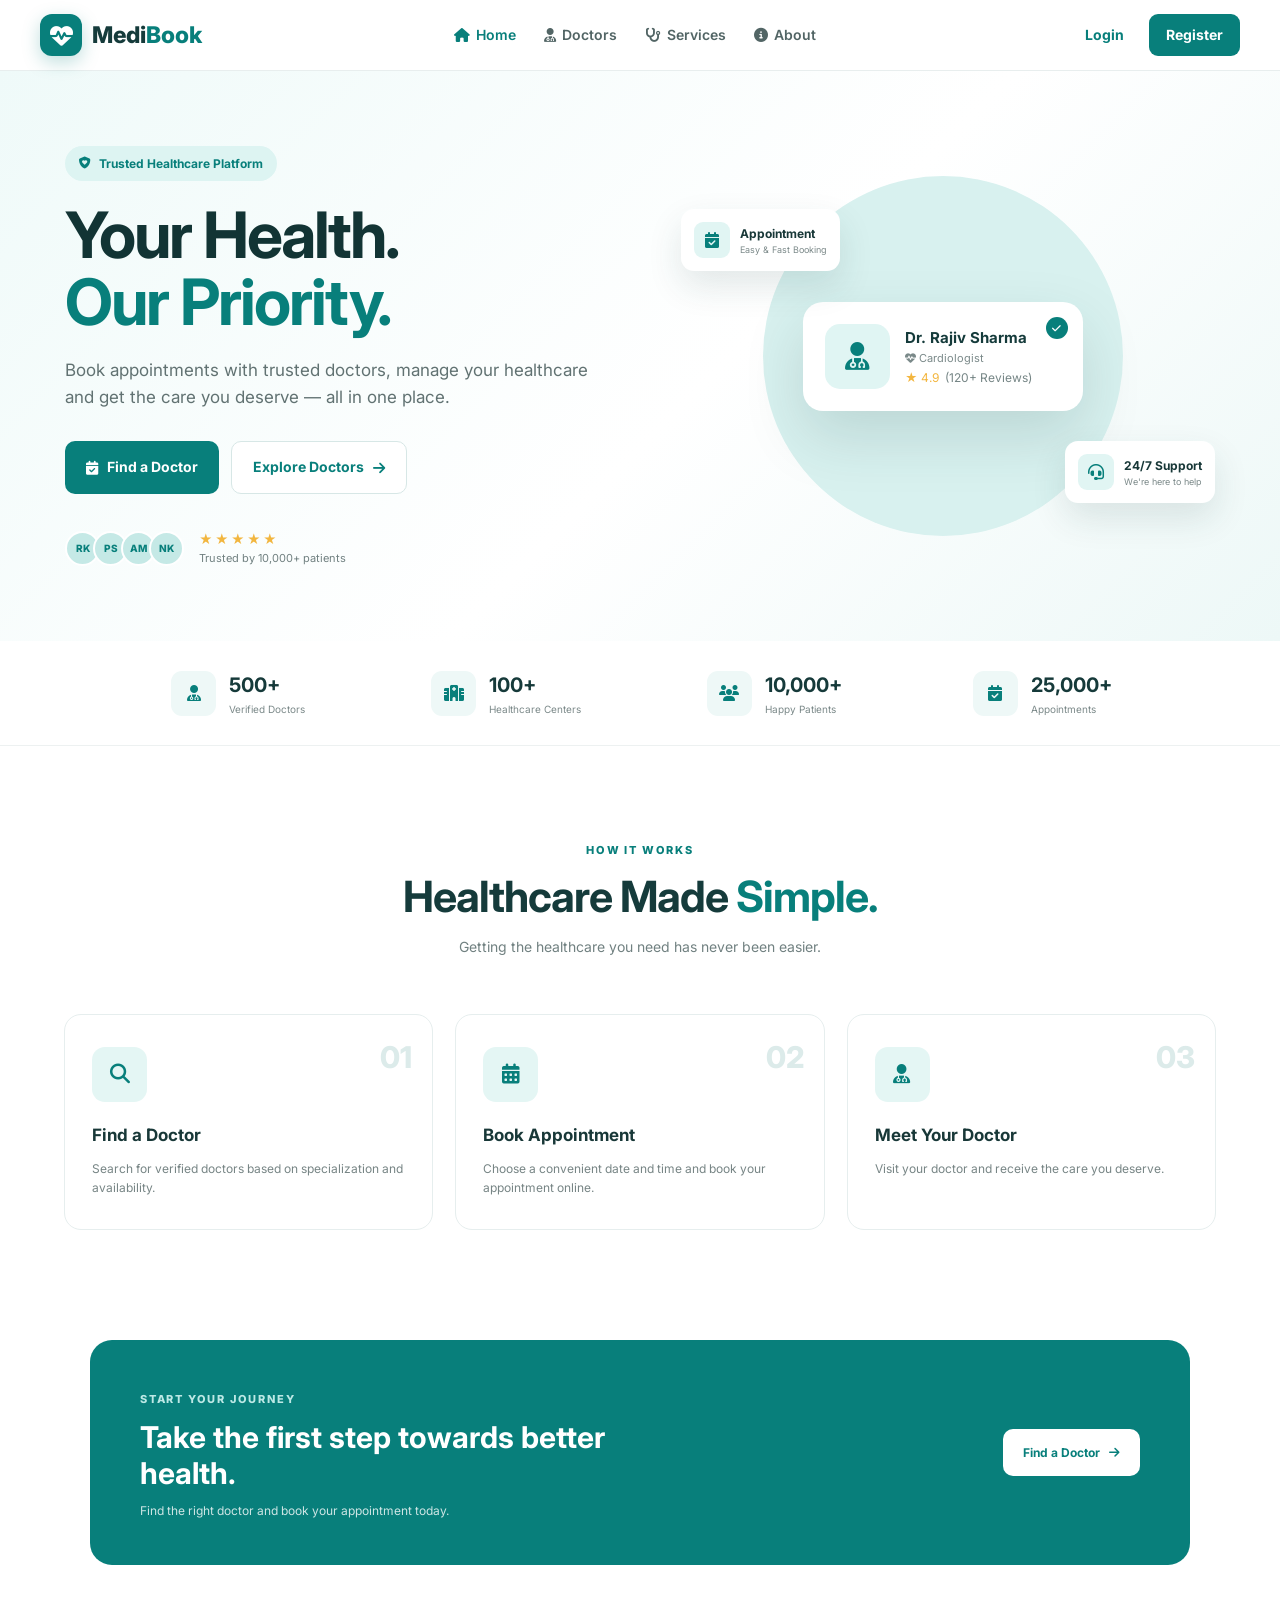
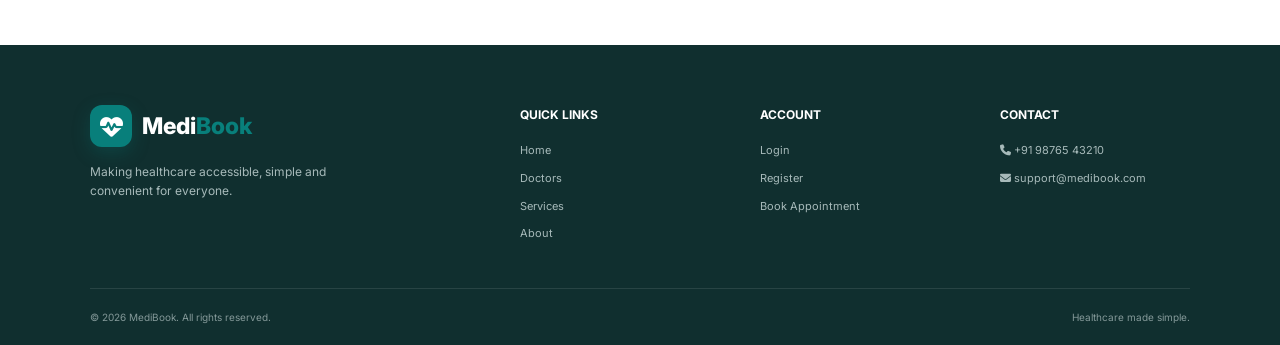
==== index.html @ 032f0db3 "Add MediBook project files" ====
<!DOCTYPE html>
<html lang="en">

<head>
    <meta charset="UTF-8">
    <meta name="viewport" content="width=device-width, initial-scale=1.0">

    <title>MediBook - Healthcare Made Simple</title>

    <link rel="stylesheet"
        href="https://cdnjs.cloudflare.com/ajax/libs/font-awesome/6.5.2/css/all.min.css">

    <link rel="preconnect" href="https://fonts.googleapis.com">

    <link rel="preconnect" href="https://fonts.gstatic.com" crossorigin>

    <link
        href="https://fonts.googleapis.com/css2?family=Inter:wght@400;500;600;700;800&display=swap"
        rel="stylesheet">

    <link rel="stylesheet" href="css/landing.css">
</head>

<body>

    <!-- ================= NAVBAR ================= -->

    <header class="navbar">

        <div class="nav-container">

            <a href="index.html" class="logo">

                <div class="logo-icon">
                    <i class="fa-solid fa-heart-pulse"></i>
                </div>

                <div class="logo-text">
                    Medi<span>Book</span>
                </div>

            </a>

            <nav class="nav-links">

                <a href="index.html" class="active">
                    <i class="fa-solid fa-house"></i>
                    Home
                </a>

                <a href="pages/doctors.html">
                    <i class="fa-solid fa-user-doctor"></i>
                    Doctors
                </a>

                <a href="pages/services.html">
                    <i class="fa-solid fa-stethoscope"></i>
                    Services
                </a>

                <a href="pages/about.html">
                    <i class="fa-solid fa-circle-info"></i>
                    About
                </a>

            </nav>

            <div class="nav-actions">

                <a href="pages/login.html" class="login-btn">
                    Login
                </a>

                <a href="pages/register.html" class="register-btn">
                    Register
                </a>

            </div>

            <button class="menu-btn" onclick="toggleMenu()">
                <i class="fa-solid fa-bars"></i>
            </button>

        </div>

    </header>


    <!-- ================= MOBILE MENU ================= -->

    <div class="mobile-menu" id="mobileMenu">

        <a href="index.html">
            <i class="fa-solid fa-house"></i>
            Home
        </a>

        <a href="pages/doctors.html">
            <i class="fa-solid fa-user-doctor"></i>
            Doctors
        </a>

        <a href="pages/services.html">
            <i class="fa-solid fa-stethoscope"></i>
            Services
        </a>

        <a href="pages/about.html">
            <i class="fa-solid fa-circle-info"></i>
            About
        </a>

        <a href="pages/login.html">
            Login
        </a>

        <a href="pages/register.html">
            Register
        </a>

    </div>


    <!-- ================= HERO ================= -->

    <main>

        <section class="hero">

            <div class="hero-container">

                <div class="hero-content">

                    <div class="hero-badge">
                        <i class="fa-solid fa-shield-heart"></i>
                        Trusted Healthcare Platform
                    </div>

                    <h1>
                        Your Health.
                        <span>Our Priority.</span>
                    </h1>

                    <p class="hero-description">
                        Book appointments with trusted doctors, manage your
                        healthcare and get the care you deserve — all in one place.
                    </p>

                    <div class="hero-buttons">

                        <a href="pages/doctors.html" class="primary-btn">
                            <i class="fa-solid fa-calendar-check"></i>
                            Find a Doctor
                        </a>

                        <a href="pages/doctors.html" class="secondary-btn">
                            Explore Doctors
                            <i class="fa-solid fa-arrow-right"></i>
                        </a>

                    </div>

                    <div class="trust-section">

                        <div class="avatars">

                            <div class="avatar">RK</div>
                            <div class="avatar">PS</div>
                            <div class="avatar">AM</div>
                            <div class="avatar">NK</div>

                        </div>

                        <div>

                            <div class="stars">
                                ★★★★★
                            </div>

                            <p>
                                Trusted by 10,000+ patients
                            </p>

                        </div>

                    </div>

                </div>


                <!-- HERO VISUAL -->

                <div class="hero-visual">

                    <div class="circle-bg"></div>

                    <div class="doctor-card">

                        <div class="doctor-image">
                            <i class="fa-solid fa-user-doctor"></i>
                        </div>

                        <div class="doctor-info">

                            <h3>
                                Dr. Rajiv Sharma
                            </h3>

                            <p>
                                <i class="fa-solid fa-heart-pulse"></i>
                                Cardiologist
                            </p>

                            <div class="rating">
                                ★ 4.9
                                <span>(120+ Reviews)</span>
                            </div>

                        </div>

                        <div class="verified">
                            <i class="fa-solid fa-check"></i>
                        </div>

                    </div>


                    <div class="floating-card appointment-card">

                        <div class="floating-icon">
                            <i class="fa-solid fa-calendar-check"></i>
                        </div>

                        <div>

                            <strong>
                                Appointment
                            </strong>

                            <span>
                                Easy & Fast Booking
                            </span>

                        </div>

                    </div>


                    <div class="floating-card support-card">

                        <div class="floating-icon">
                            <i class="fa-solid fa-headset"></i>
                        </div>

                        <div>

                            <strong>
                                24/7 Support
                            </strong>

                            <span>
                                We're here to help
                            </span>

                        </div>

                    </div>

                </div>

            </div>

        </section>


        <!-- ================= STATISTICS ================= -->

        <section class="statistics">

            <div class="stats-container">

                <div class="stat-item">

                    <div class="stat-icon">
                        <i class="fa-solid fa-user-doctor"></i>
                    </div>

                    <div>
                        <h2>500+</h2>
                        <p>Verified Doctors</p>
                    </div>

                </div>


                <div class="stat-item">

                    <div class="stat-icon">
                        <i class="fa-solid fa-hospital"></i>
                    </div>

                    <div>
                        <h2>100+</h2>
                        <p>Healthcare Centers</p>
                    </div>

                </div>


                <div class="stat-item">

                    <div class="stat-icon">
                        <i class="fa-solid fa-users"></i>
                    </div>

                    <div>
                        <h2>10,000+</h2>
                        <p>Happy Patients</p>
                    </div>

                </div>


                <div class="stat-item">

                    <div class="stat-icon">
                        <i class="fa-solid fa-calendar-check"></i>
                    </div>

                    <div>
                        <h2>25,000+</h2>
                        <p>Appointments</p>
                    </div>

                </div>

            </div>

        </section>


        <!-- ================= HOW IT WORKS ================= -->

        <section class="how-section">

            <div class="section-heading">

                <span class="section-label">
                    HOW IT WORKS
                </span>

                <h2>
                    Healthcare Made
                    <span>Simple.</span>
                </h2>

                <p>
                    Getting the healthcare you need has never been easier.
                </p>

            </div>


            <div class="steps-grid">

                <div class="step-card">

                    <div class="step-number">
                        01
                    </div>

                    <div class="step-icon">
                        <i class="fa-solid fa-magnifying-glass"></i>
                    </div>

                    <h3>
                        Find a Doctor
                    </h3>

                    <p>
                        Search for verified doctors based on specialization
                        and availability.
                    </p>

                </div>


                <div class="step-card">

                    <div class="step-number">
                        02
                    </div>

                    <div class="step-icon">
                        <i class="fa-solid fa-calendar-days"></i>
                    </div>

                    <h3>
                        Book Appointment
                    </h3>

                    <p>
                        Choose a convenient date and time and book your
                        appointment online.
                    </p>

                </div>


                <div class="step-card">

                    <div class="step-number">
                        03
                    </div>

                    <div class="step-icon">
                        <i class="fa-solid fa-user-doctor"></i>
                    </div>

                    <h3>
                        Meet Your Doctor
                    </h3>

                    <p>
                        Visit your doctor and receive the care you deserve.
                    </p>

                </div>

            </div>

        </section>


        <!-- ================= CTA ================= -->

        <section class="cta-section">

            <div class="cta-container">

                <div>

                    <span class="section-label">
                        START YOUR JOURNEY
                    </span>

                    <h2>
                        Take the first step towards better health.
                    </h2>

                    <p>
                        Find the right doctor and book your appointment today.
                    </p>

                </div>

                <a href="pages/doctors.html" class="cta-button">
                    Find a Doctor
                    <i class="fa-solid fa-arrow-right"></i>
                </a>

            </div>

        </section>

    </main>


    <!-- ================= FOOTER ================= -->

    <footer class="footer">

        <div class="footer-container">

            <div class="footer-brand">

                <a href="index.html" class="logo">

                    <div class="logo-icon">
                        <i class="fa-solid fa-heart-pulse"></i>
                    </div>

                    <div class="logo-text">
                        Medi<span>Book</span>
                    </div>

                </a>

                <p>
                    Making healthcare accessible, simple and convenient
                    for everyone.
                </p>

            </div>


            <div class="footer-column">

                <h4>
                    QUICK LINKS
                </h4>

                <a href="index.html">
                    Home
                </a>

                <a href="pages/doctors.html">
                    Doctors
                </a>

                <a href="pages/services.html">
                    Services
                </a>

                <a href="pages/about.html">
                    About
                </a>

            </div>


            <div class="footer-column">

                <h4>
                    ACCOUNT
                </h4>

                <a href="pages/login.html">
                    Login
                </a>

                <a href="pages/register.html">
                    Register
                </a>

                <a href="pages/doctors.html">
                    Book Appointment
                </a>

            </div>


            <div class="footer-column">

                <h4>
                    CONTACT
                </h4>

                <a href="#">
                    <i class="fa-solid fa-phone"></i>
                    +91 98765 43210
                </a>

                <a href="#">
                    <i class="fa-solid fa-envelope"></i>
                    support@medibook.com
                </a>

            </div>

        </div>


        <div class="footer-bottom">

            <span>
                © 2026 MediBook. All rights reserved.
            </span>

            <span>
                Healthcare made simple.
            </span>

        </div>

    </footer>


    <script src="js/landing.js"></script>

</body>

</html>
---- css/landing.css ----
* {
    margin: 0;
    padding: 0;
    box-sizing: border-box;
}

html {
    scroll-behavior: smooth;
}

body {
    font-family: "Inter", sans-serif;
    background: #ffffff;
    color: #102a2a;
    line-height: 1.6;
}

a {
    text-decoration: none;
    color: inherit;
}

button {
    font-family: inherit;
    cursor: pointer;
}


/* ================= NAVBAR ================= */

.navbar {
    position: sticky;
    top: 0;
    z-index: 1000;

    background: rgba(255, 255, 255, 0.97);
    backdrop-filter: blur(15px);

    border-bottom: 1px solid #e8eeee;
}

.nav-container {
    width: 100%;
    max-width: 1250px;

    margin: auto;
    padding: 14px 25px;

    display: flex;
    align-items: center;

    gap: 30px;
}

.logo {
    display: flex;
    align-items: center;
    gap: 10px;

    font-size: 23px;
    font-weight: 800;

    white-space: nowrap;

    flex-shrink: 0;
}

.logo-icon {
    width: 42px;
    height: 42px;

    display: flex;
    align-items: center;
    justify-content: center;

    background: #087f7b;
    color: white;

    border-radius: 12px;

    box-shadow: 0 6px 18px rgba(8, 127, 123, 0.25);
}

.logo-text {
    color: #153b3b;
}

.logo-text span {
    color: #087f7b;
}


/* NAV LINKS */

.nav-links {
    display: flex;
    align-items: center;
    justify-content: center;

    gap: 28px;

    flex: 1;

    white-space: nowrap;
}

.nav-links a {
    display: inline-flex;
    align-items: center;
    gap: 6px;

    color: #526565;

    font-size: 14px;
    font-weight: 600;

    white-space: nowrap;

    transition: 0.3s;
}

.nav-links a:hover,
.nav-links a.active {
    color: #087f7b;
}


/* NAV ACTIONS */

.nav-actions {
    display: flex;
    align-items: center;

    gap: 8px;

    flex-shrink: 0;

    white-space: nowrap;
}

.login-btn,
.register-btn {
    padding: 10px 17px;

    border-radius: 9px;

    font-size: 14px;
    font-weight: 700;

    white-space: nowrap;

    transition: 0.3s;
}

.login-btn {
    color: #087f7b;
}

.login-btn:hover {
    background: #eef8f7;
}

.register-btn {
    background: #087f7b;
    color: white;
}

.register-btn:hover {
    transform: translateY(-2px);
    box-shadow: 0 8px 20px rgba(8, 127, 123, 0.25);
}


/* MOBILE MENU BUTTON */

.menu-btn {
    display: none;

    background: transparent;
    border: none;

    color: #153b3b;

    font-size: 23px;
}


/* ================= MOBILE MENU ================= */

.mobile-menu {
    display: none;
}


/* ================= HERO ================= */

.hero {
    background:
        linear-gradient(
            135deg,
            #effaf9 0%,
            #ffffff 55%,
            #edf8f7 100%
        );

    overflow: hidden;
}

.hero-container {
    max-width: 1200px;
    min-height: 570px;

    margin: auto;

    padding: 55px 25px;

    display: grid;

    grid-template-columns: 1fr 1fr;

    align-items: center;

    gap: 60px;
}


/* HERO CONTENT */

.hero-badge {
    display: inline-flex;
    align-items: center;
    gap: 8px;

    padding: 8px 14px;

    background: #ddf4f2;
    color: #087f7b;

    border-radius: 50px;

    font-size: 12px;
    font-weight: 700;

    margin-bottom: 20px;
}

.hero-content h1 {
    font-size: clamp(45px, 5vw, 68px);

    line-height: 1.05;

    color: #123434;

    letter-spacing: -2px;

    margin-bottom: 22px;
}

.hero-content h1 span {
    display: block;
    color: #087f7b;
}

.hero-description {
    max-width: 560px;

    color: #617272;

    font-size: 17px;

    margin-bottom: 30px;
}


/* HERO BUTTONS */

.hero-buttons {
    display: flex;
    gap: 12px;

    flex-wrap: wrap;
}

.primary-btn,
.secondary-btn {
    display: inline-flex;
    align-items: center;
    justify-content: center;

    gap: 9px;

    padding: 14px 21px;

    border-radius: 10px;

    font-size: 14px;
    font-weight: 700;

    transition: 0.3s;
}

.primary-btn {
    background: #087f7b;
    color: white;
}

.primary-btn:hover {
    transform: translateY(-3px);

    box-shadow:
        0 12px 25px rgba(8, 127, 123, 0.25);
}

.secondary-btn {
    background: white;

    color: #087f7b;

    border: 1px solid #d7e7e6;
}

.secondary-btn:hover {
    background: #eef8f7;
}


/* TRUST */

.trust-section {
    display: flex;
    align-items: center;

    gap: 15px;

    margin-top: 35px;
}

.avatars {
    display: flex;
}

.avatar {
    width: 35px;
    height: 35px;

    margin-left: -7px;

    display: flex;
    align-items: center;
    justify-content: center;

    border-radius: 50%;

    background: #c5e9e6;
    color: #087f7b;

    border: 2px solid white;

    font-size: 10px;
    font-weight: 800;
}

.avatar:first-child {
    margin-left: 0;
}

.stars {
    color: #f2b63f;

    font-size: 13px;

    letter-spacing: 2px;
}

.trust-section p {
    color: #718181;

    font-size: 11px;
}


/* ================= HERO VISUAL ================= */

.hero-visual {
    position: relative;

    height: 420px;

    display: flex;
    align-items: center;
    justify-content: center;
}

.circle-bg {
    position: absolute;

    width: 360px;
    height: 360px;

    border-radius: 50%;

    background: #d8f1ef;
}


/* DOCTOR CARD */

.doctor-card {
    position: relative;
    z-index: 2;

    width: 280px;

    padding: 22px;

    background: white;

    border-radius: 20px;

    display: flex;
    align-items: center;

    gap: 15px;

    box-shadow:
        0 25px 60px rgba(24, 68, 68, 0.15);
}

.doctor-image {
    width: 65px;
    height: 65px;

    flex-shrink: 0;

    border-radius: 15px;

    background: #e0f5f3;
    color: #087f7b;

    display: flex;
    align-items: center;
    justify-content: center;

    font-size: 28px;
}

.doctor-info h3 {
    color: #153b3b;
    font-size: 15px;
}

.doctor-info p {
    color: #7a8989;
    font-size: 11px;
}

.rating {
    color: #f3b63f;
    font-size: 12px;
}

.rating span {
    color: #758585;
    margin-left: 3px;
}

.verified {
    position: absolute;

    top: 15px;
    right: 15px;

    width: 22px;
    height: 22px;

    border-radius: 50%;

    background: #087f7b;
    color: white;

    display: flex;
    align-items: center;
    justify-content: center;

    font-size: 10px;
}


/* FLOATING CARDS */

.floating-card {
    position: absolute;
    z-index: 3;

    padding: 13px;

    background: white;

    border-radius: 13px;

    display: flex;
    align-items: center;

    gap: 10px;

    box-shadow:
        0 15px 35px rgba(24, 68, 68, 0.12);
}

.floating-icon {
    width: 36px;
    height: 36px;

    border-radius: 9px;

    background: #e1f5f3;
    color: #087f7b;

    display: flex;
    align-items: center;
    justify-content: center;
}

.floating-card strong {
    display: block;

    color: #183838;

    font-size: 12px;
}

.floating-card span {
    display: block;

    color: #7b8989;

    font-size: 9px;
}

.appointment-card {
    left: 2%;
    top: 15%;
}

.support-card {
    right: 0;
    bottom: 15%;
}


/* ================= STATISTICS ================= */

.statistics {
    background: white;

    border-bottom: 1px solid #edf1f1;
}

.stats-container {
    max-width: 1100px;

    margin: auto;

    padding: 28px 24px;

    display: grid;

    grid-template-columns: repeat(4, 1fr);

    gap: 20px;
}

.stat-item {
    display: flex;
    align-items: center;
    justify-content: center;

    gap: 13px;
}

.stat-icon {
    width: 45px;
    height: 45px;

    flex-shrink: 0;

    border-radius: 11px;

    background: #eef8f7;
    color: #087f7b;

    display: flex;
    align-items: center;
    justify-content: center;
}

.stat-item h2 {
    color: #163a3a;
    font-size: 20px;
}

.stat-item p {
    color: #7b8989;
    font-size: 10px;
}


/* ================= HOW IT WORKS ================= */

.how-section {
    max-width: 1200px;

    margin: auto;

    padding: 90px 24px;
}

.section-heading {
    max-width: 650px;

    text-align: center;

    margin: 0 auto 55px;
}

.section-label {
    color: #087f7b;

    font-size: 11px;
    font-weight: 800;

    letter-spacing: 1.8px;
}

.section-heading h2 {
    color: #153b3b;

    font-size: clamp(30px, 4vw, 43px);

    line-height: 1.15;

    margin: 10px 0 15px;

    letter-spacing: -1px;
}

.section-heading h2 span {
    color: #087f7b;
}

.section-heading p {
    color: #718181;

    font-size: 14px;
}


/* STEPS */

.steps-grid {
    display: grid;

    grid-template-columns: repeat(3, 1fr);

    gap: 22px;
}

.step-card {
    position: relative;

    padding: 32px 27px;

    border: 1px solid #e6eeee;

    border-radius: 17px;

    background: white;

    transition: 0.3s;
}

.step-card:hover {
    transform: translateY(-7px);

    box-shadow:
        0 18px 40px rgba(18, 59, 59, 0.08);
}

.step-number {
    position: absolute;

    top: 18px;
    right: 20px;

    color: #dcebea;

    font-size: 30px;
    font-weight: 800;
}

.step-icon {
    width: 55px;
    height: 55px;

    margin-bottom: 20px;

    border-radius: 13px;

    background: #e4f6f4;
    color: #087f7b;

    display: flex;
    align-items: center;
    justify-content: center;

    font-size: 20px;
}

.step-card h3 {
    color: #183838;

    font-size: 17px;

    margin-bottom: 10px;
}

.step-card p {
    color: #778585;

    font-size: 12px;
}


/* ================= CTA ================= */

.cta-section {
    padding: 20px 24px 80px;
}

.cta-container {
    max-width: 1100px;

    margin: auto;

    padding: 45px 50px;

    background: #087f7b;

    color: white;

    border-radius: 22px;

    display: flex;
    align-items: center;
    justify-content: space-between;

    gap: 30px;
}

.cta-container .section-label {
    color: #bce8e5;
}

.cta-container h2 {
    max-width: 560px;

    margin: 8px 0 10px;

    font-size: 30px;

    line-height: 1.2;
}

.cta-container p {
    font-size: 12px;
    opacity: 0.8;
}

.cta-button {
    flex-shrink: 0;

    padding: 14px 20px;

    border-radius: 10px;

    background: white;
    color: #087f7b;

    font-size: 12px;
    font-weight: 700;

    display: flex;
    align-items: center;

    gap: 9px;

    transition: 0.3s;
}

.cta-button:hover {
    transform: translateY(-3px);

    box-shadow:
        0 10px 25px rgba(0, 0, 0, 0.15);
}


/* ================= FOOTER ================= */

.footer {
    background: #102f2f;

    color: white;

    padding: 60px 24px 20px;
}

.footer-container {
    max-width: 1100px;

    margin: auto;

    display: grid;

    grid-template-columns: 2fr 1fr 1fr 1fr;

    gap: 50px;
}

.footer-brand p {
    max-width: 250px;

    margin-top: 15px;

    color: #a7baba;

    font-size: 12px;
}

.footer .logo-text {
    color: white;
}

.footer-column {
    display: flex;
    flex-direction: column;

    gap: 10px;
}

.footer-column h4 {
    font-size: 12px;

    margin-bottom: 8px;
}

.footer-column a {
    color: #a7baba;

    font-size: 11px;

    transition: 0.3s;
}

.footer-column a:hover {
    color: white;
}

.footer-bottom {
    max-width: 1100px;

    margin: 45px auto 0;

    padding-top: 20px;

    border-top: 1px solid rgba(255, 255, 255, 0.1);

    display: flex;
    justify-content: space-between;

    color: #849999;

    font-size: 10px;
}


/* ================= TABLET ================= */

@media (max-width: 1050px) {

    .nav-container {
        gap: 18px;
    }

    .nav-links {
        gap: 17px;
    }

    .nav-links a {
        font-size: 13px;
    }

    .login-btn,
    .register-btn {
        padding: 9px 12px;
    }
}


/* ================= MOBILE ================= */

@media (max-width: 900px) {

    .nav-links,
    .nav-actions {
        display: none;
    }

    .menu-btn {
        display: block;
        margin-left: auto;
    }

    .hero-container {
        grid-template-columns: 1fr;

        text-align: center;

        min-height: auto;

        padding-top: 55px;
    }

    .hero-description {
        margin-left: auto;
        margin-right: auto;
    }

    .hero-buttons,
    .trust-section {
        justify-content: center;
    }

    .stats-container {
        grid-template-columns: repeat(2, 1fr);
    }

    .steps-grid {
        grid-template-columns: 1fr;
    }

    .cta-container {
        flex-direction: column;
        align-items: flex-start;
    }

    .footer-container {
        grid-template-columns: 2fr 1fr 1fr;
    }

    .mobile-menu.show {
        display: flex;
    }
}


/* ================= SMALL MOBILE ================= */

@media (max-width: 600px) {

    .nav-container {
        padding: 13px 18px;
    }

    .hero-container {
        padding: 45px 18px;
    }

    .hero-content h1 {
        font-size: 42px;
    }

    .hero-description {
        font-size: 14px;
    }

    .hero-buttons {
        flex-direction: column;
    }

    .primary-btn,
    .secondary-btn {
        width: 100%;
    }

    .hero-visual {
        height: 330px;
    }

    .circle-bg {
        width: 270px;
        height: 270px;
    }

    .doctor-card {
        width: 235px;
    }

    .appointment-card {
        left: 0;
    }

    .support-card {
        right: 0;
    }

    .stats-container {
        grid-template-columns: 1fr 1fr;

        padding: 25px 15px;
    }

    .stat-item {
        justify-content: flex-start;
    }

    .how-section {
        padding: 70px 18px;
    }

    .cta-section {
        padding: 15px 18px 70px;
    }

    .cta-container {
        padding: 35px 25px;
    }

    .cta-container h2 {
        font-size: 25px;
    }

    .footer-container {
        grid-template-columns: 1fr 1fr;

        gap: 35px;
    }

    .footer-brand {
        grid-column: 1 / -1;
    }

    .footer-bottom {
        flex-direction: column;
        gap: 8px;
    }

    /* Mobile menu */

    .mobile-menu {
        position: fixed;

        top: 69px;
        left: 0;
        right: 0;

        z-index: 999;

        background: white;

        padding: 20px;

        box-shadow:
            0 10px 30px rgba(0, 0, 0, 0.1);

        flex-direction: column;

        gap: 5px;
    }

    .mobile-menu a {
        padding: 11px;

        color: #526565;

        font-size: 14px;
    }

    .mobile-menu a:hover {
        background: #eef8f7;
        color: #087f7b;

        border-radius: 8px;
    }
}
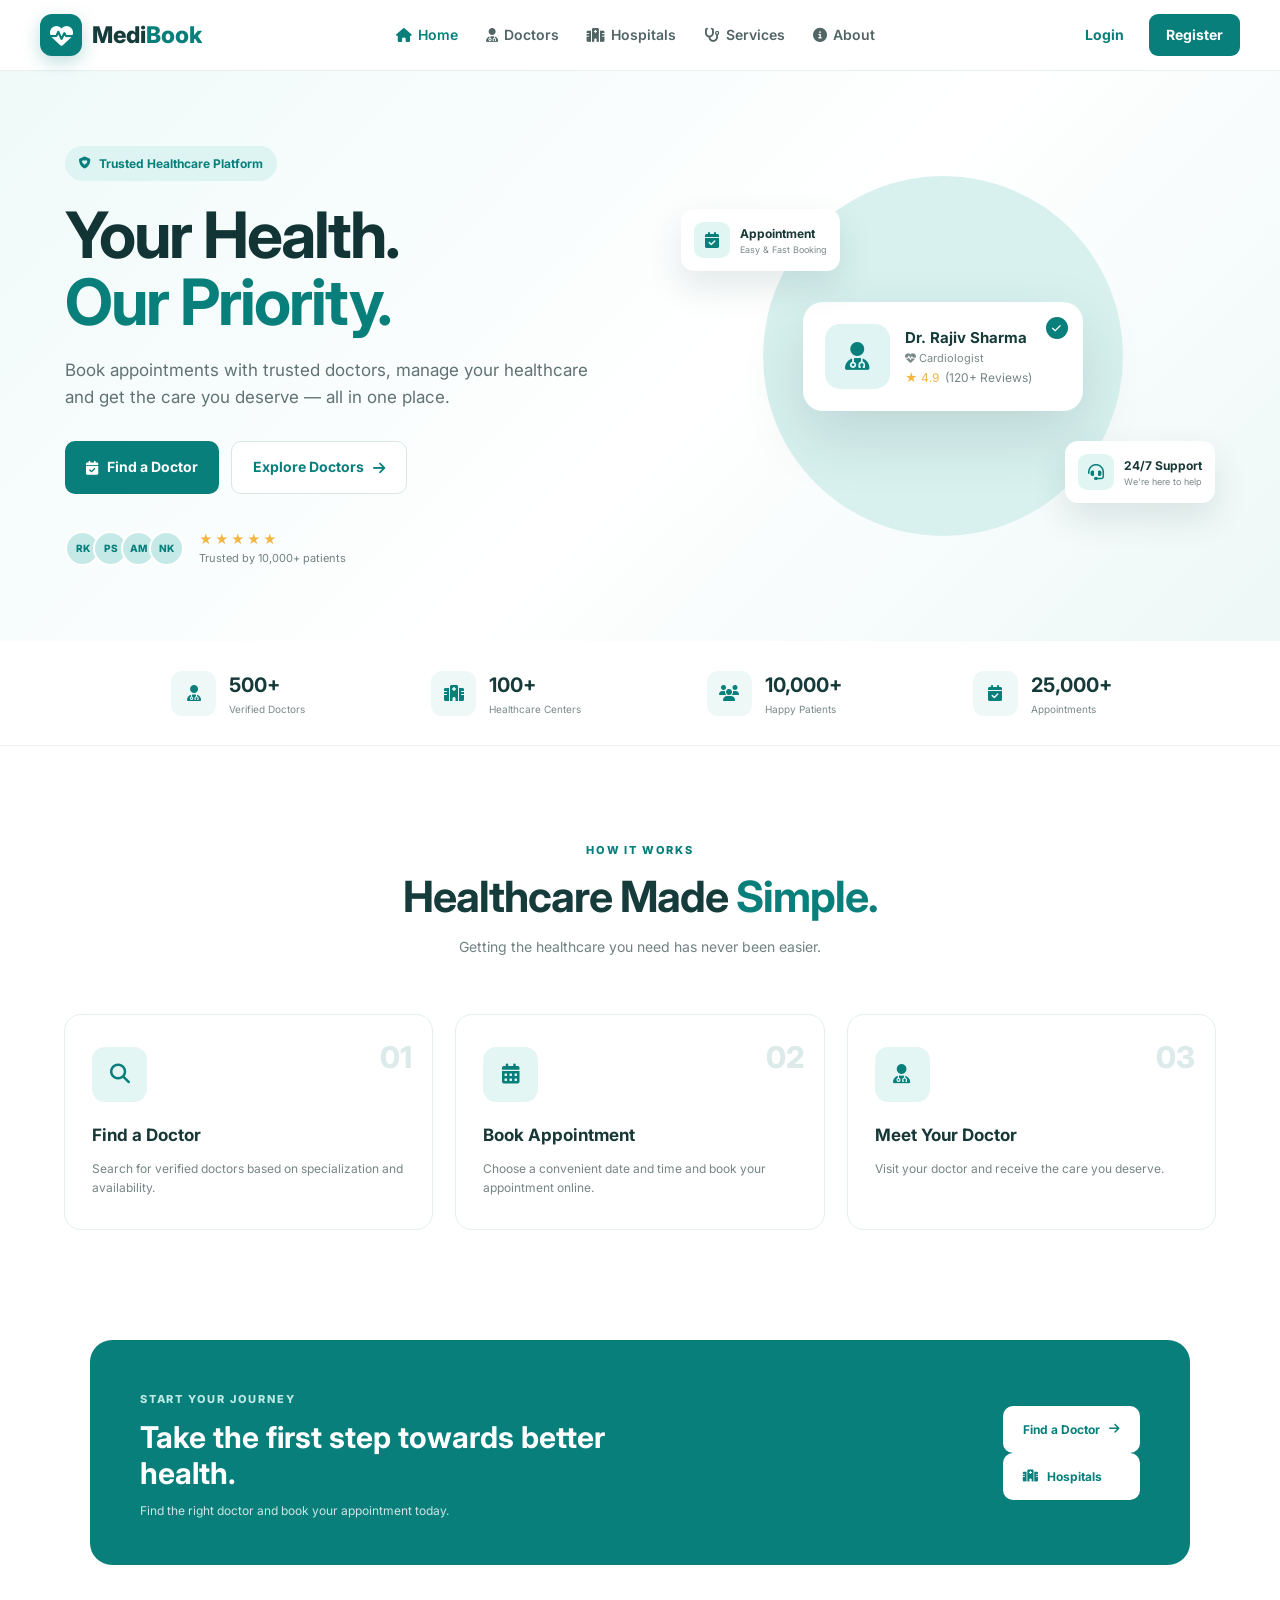
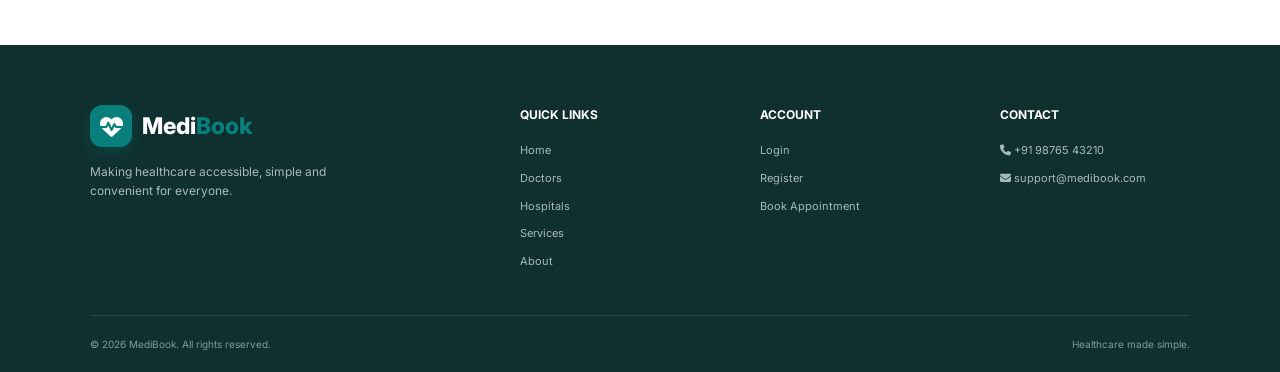
==== commit 001c8ddc: "Update MediBook Admin Doctor and Hospital Modules" ====
--- a/index.html
+++ b/index.html
@@ -1,3 +1,4 @@
+
 <!DOCTYPE html>
 <html lang="en">
 
@@ -11,7 +12,6 @@
         href="https://cdnjs.cloudflare.com/ajax/libs/font-awesome/6.5.2/css/all.min.css">
 
     <link rel="preconnect" href="https://fonts.googleapis.com">
-
     <link rel="preconnect" href="https://fonts.gstatic.com" crossorigin>
 
     <link
@@ -23,110 +23,114 @@
 
 <body>
 
-    <!-- ================= NAVBAR ================= -->
-
+    <!-- NAVBAR -->
     <header class="navbar">
-
         <div class="nav-container">
 
             <a href="index.html" class="logo">
-
                 <div class="logo-icon">
                     <i class="fa-solid fa-heart-pulse"></i>
                 </div>
-
-                <div class="logo-text">
-                    Medi<span>Book</span>
-                </div>
-
+                <div class="logo-text">Medi<span>Book</span></div>
             </a>
 
             <nav class="nav-links">
-
                 <a href="index.html" class="active">
-                    <i class="fa-solid fa-house"></i>
-                    Home
+                    <i class="fa-solid fa-house"></i> Home
                 </a>
 
                 <a href="pages/doctors.html">
-                    <i class="fa-solid fa-user-doctor"></i>
-                    Doctors
+                    <i class="fa-solid fa-user-doctor"></i> Doctors
+                </a>
+
+                <a href="pages/hospitals.html">
+                    <i class="fa-solid fa-hospital"></i> Hospitals
                 </a>
 
                 <a href="pages/services.html">
-                    <i class="fa-solid fa-stethoscope"></i>
-                    Services
+                    <i class="fa-solid fa-stethoscope"></i> Services
                 </a>
 
                 <a href="pages/about.html">
-                    <i class="fa-solid fa-circle-info"></i>
-                    About
-                </a>
-
+                    <i class="fa-solid fa-circle-info"></i> About
+                </a>
             </nav>
 
-            <div class="nav-actions">
-
-                <a href="pages/login.html" class="login-btn">
+            <!-- ACCOUNT AREA -->
+            <div class="nav-actions" id="navActions">
+
+                <a href="pages/login.html"
+                    class="login-btn"
+                    id="navLogin">
                     Login
                 </a>
 
-                <a href="pages/register.html" class="register-btn">
+                <a href="pages/register.html"
+                    class="register-btn"
+                    id="navRegister">
                     Register
                 </a>
 
-            </div>
-
-            <button class="menu-btn" onclick="toggleMenu()">
+                <span id="navWelcome" style="display:none;">
+                    Welcome,
+                    <strong id="navUserName">Patient</strong>
+                </span>
+
+                <button type="button"
+                    class="login-btn"
+                    id="navLogout"
+                    style="display:none;">
+                    Logout
+                </button>
+
+            </div>
+
+            <button class="menu-btn"
+                onclick="toggleMenu()"
+                aria-label="Toggle navigation menu">
                 <i class="fa-solid fa-bars"></i>
             </button>
 
         </div>
-
     </header>
 
-
-    <!-- ================= MOBILE MENU ================= -->
-
+    <!-- MOBILE MENU -->
     <div class="mobile-menu" id="mobileMenu">
 
         <a href="index.html">
-            <i class="fa-solid fa-house"></i>
-            Home
+            <i class="fa-solid fa-house"></i> Home
         </a>
 
         <a href="pages/doctors.html">
-            <i class="fa-solid fa-user-doctor"></i>
-            Doctors
+            <i class="fa-solid fa-user-doctor"></i> Doctors
         </a>
 
+        <a href="pages/hospitals.html">
+            <i class="fa-solid fa-hospital"></i> Hospitals
+        </a>
+
         <a href="pages/services.html">
-            <i class="fa-solid fa-stethoscope"></i>
-            Services
+            <i class="fa-solid fa-stethoscope"></i> Services
         </a>
 
         <a href="pages/about.html">
-            <i class="fa-solid fa-circle-info"></i>
-            About
+            <i class="fa-solid fa-circle-info"></i> About
         </a>
 
-        <a href="pages/login.html">
-            Login
-        </a>
-
-        <a href="pages/register.html">
-            Register
-        </a>
-
+        <a href="pages/login.html" id="mobileLogin">Login</a>
+        <a href="pages/register.html" id="mobileRegister">Register</a>
+
+        <span id="mobileWelcome" style="display:none;">
+            Welcome, <strong id="mobileUserName">Patient</strong>
+        </span>
+
+        <a href="#" id="mobileLogout" style="display:none;">Logout</a>
     </div>
 
-
-    <!-- ================= HERO ================= -->
-
     <main>
 
+        <!-- HERO -->
         <section class="hero">
-
             <div class="hero-container">
 
                 <div class="hero-content">
@@ -147,7 +151,6 @@
                     </p>
 
                     <div class="hero-buttons">
-
                         <a href="pages/doctors.html" class="primary-btn">
                             <i class="fa-solid fa-calendar-check"></i>
                             Find a Doctor
@@ -157,54 +160,36 @@
                             Explore Doctors
                             <i class="fa-solid fa-arrow-right"></i>
                         </a>
-
                     </div>
 
                     <div class="trust-section">
-
                         <div class="avatars">
-
                             <div class="avatar">RK</div>
                             <div class="avatar">PS</div>
                             <div class="avatar">AM</div>
                             <div class="avatar">NK</div>
-
                         </div>
 
                         <div>
-
-                            <div class="stars">
-                                ★★★★★
-                            </div>
-
-                            <p>
-                                Trusted by 10,000+ patients
-                            </p>
-
-                        </div>
-
-                    </div>
-
-                </div>
-
+                            <div class="stars">★★★★★</div>
+                            <p>Trusted by 10,000+ patients</p>
+                        </div>
+                    </div>
+
+                </div>
 
                 <!-- HERO VISUAL -->
-
                 <div class="hero-visual">
 
                     <div class="circle-bg"></div>
 
                     <div class="doctor-card">
-
                         <div class="doctor-image">
                             <i class="fa-solid fa-user-doctor"></i>
                         </div>
 
                         <div class="doctor-info">
-
-                            <h3>
-                                Dr. Rajiv Sharma
-                            </h3>
+                            <h3>Dr. Rajiv Sharma</h3>
 
                             <p>
                                 <i class="fa-solid fa-heart-pulse"></i>
@@ -212,339 +197,211 @@
                             </p>
 
                             <div class="rating">
-                                ★ 4.9
-                                <span>(120+ Reviews)</span>
+                                ★ 4.9 <span>(120+ Reviews)</span>
                             </div>
-
                         </div>
 
                         <div class="verified">
                             <i class="fa-solid fa-check"></i>
                         </div>
-
-                    </div>
-
+                    </div>
 
                     <div class="floating-card appointment-card">
-
                         <div class="floating-icon">
                             <i class="fa-solid fa-calendar-check"></i>
                         </div>
 
                         <div>
-
-                            <strong>
-                                Appointment
-                            </strong>
-
-                            <span>
-                                Easy & Fast Booking
-                            </span>
-
-                        </div>
-
-                    </div>
-
+                            <strong>Appointment</strong>
+                            <span>Easy &amp; Fast Booking</span>
+                        </div>
+                    </div>
 
                     <div class="floating-card support-card">
-
                         <div class="floating-icon">
                             <i class="fa-solid fa-headset"></i>
                         </div>
 
                         <div>
-
-                            <strong>
-                                24/7 Support
-                            </strong>
-
-                            <span>
-                                We're here to help
-                            </span>
-
-                        </div>
-
-                    </div>
-
-                </div>
-
-            </div>
-
+                            <strong>24/7 Support</strong>
+                            <span>We're here to help</span>
+                        </div>
+                    </div>
+
+                </div>
+            </div>
         </section>
 
-
-        <!-- ================= STATISTICS ================= -->
-
+        <!-- STATISTICS -->
         <section class="statistics">
-
             <div class="stats-container">
 
                 <div class="stat-item">
-
                     <div class="stat-icon">
                         <i class="fa-solid fa-user-doctor"></i>
                     </div>
-
                     <div>
                         <h2>500+</h2>
                         <p>Verified Doctors</p>
                     </div>
-
-                </div>
-
+                </div>
 
                 <div class="stat-item">
-
                     <div class="stat-icon">
                         <i class="fa-solid fa-hospital"></i>
                     </div>
-
                     <div>
                         <h2>100+</h2>
                         <p>Healthcare Centers</p>
                     </div>
-
-                </div>
-
+                </div>
 
                 <div class="stat-item">
-
                     <div class="stat-icon">
                         <i class="fa-solid fa-users"></i>
                     </div>
-
                     <div>
                         <h2>10,000+</h2>
                         <p>Happy Patients</p>
                     </div>
-
-                </div>
-
+                </div>
 
                 <div class="stat-item">
-
                     <div class="stat-icon">
                         <i class="fa-solid fa-calendar-check"></i>
                     </div>
-
                     <div>
                         <h2>25,000+</h2>
                         <p>Appointments</p>
                     </div>
-
-                </div>
-
-            </div>
-
+                </div>
+
+            </div>
         </section>
 
-
-        <!-- ================= HOW IT WORKS ================= -->
-
+        <!-- HOW IT WORKS -->
         <section class="how-section">
 
             <div class="section-heading">
-
-                <span class="section-label">
-                    HOW IT WORKS
-                </span>
+                <span class="section-label">HOW IT WORKS</span>
 
                 <h2>
-                    Healthcare Made
-                    <span>Simple.</span>
+                    Healthcare Made <span>Simple.</span>
                 </h2>
 
                 <p>
                     Getting the healthcare you need has never been easier.
                 </p>
-
-            </div>
-
+            </div>
 
             <div class="steps-grid">
 
                 <div class="step-card">
-
-                    <div class="step-number">
-                        01
-                    </div>
-
+                    <div class="step-number">01</div>
                     <div class="step-icon">
                         <i class="fa-solid fa-magnifying-glass"></i>
                     </div>
-
-                    <h3>
-                        Find a Doctor
-                    </h3>
-
+                    <h3>Find a Doctor</h3>
                     <p>
                         Search for verified doctors based on specialization
                         and availability.
                     </p>
-
-                </div>
-
+                </div>
 
                 <div class="step-card">
-
-                    <div class="step-number">
-                        02
-                    </div>
-
+                    <div class="step-number">02</div>
                     <div class="step-icon">
                         <i class="fa-solid fa-calendar-days"></i>
                     </div>
-
-                    <h3>
-                        Book Appointment
-                    </h3>
-
+                    <h3>Book Appointment</h3>
                     <p>
                         Choose a convenient date and time and book your
                         appointment online.
                     </p>
-
-                </div>
-
+                </div>
 
                 <div class="step-card">
-
-                    <div class="step-number">
-                        03
-                    </div>
-
+                    <div class="step-number">03</div>
                     <div class="step-icon">
                         <i class="fa-solid fa-user-doctor"></i>
                     </div>
-
-                    <h3>
-                        Meet Your Doctor
-                    </h3>
-
+                    <h3>Meet Your Doctor</h3>
                     <p>
                         Visit your doctor and receive the care you deserve.
                     </p>
-
-                </div>
-
-            </div>
-
+                </div>
+
+            </div>
         </section>
 
-
-        <!-- ================= CTA ================= -->
-
+        <!-- CALL TO ACTION -->
         <section class="cta-section">
-
             <div class="cta-container">
 
                 <div>
-
-                    <span class="section-label">
-                        START YOUR JOURNEY
-                    </span>
-
-                    <h2>
-                        Take the first step towards better health.
-                    </h2>
+                    <span class="section-label">START YOUR JOURNEY</span>
+
+                    <h2>Take the first step towards better health.</h2>
 
                     <p>
                         Find the right doctor and book your appointment today.
                     </p>
-
-                </div>
-
-                <a href="pages/doctors.html" class="cta-button">
-                    Find a Doctor
-                    <i class="fa-solid fa-arrow-right"></i>
-                </a>
-
-            </div>
-
+                </div>
+
+                <div>
+                    <a href="pages/doctors.html" class="cta-button">
+                        Find a Doctor
+                        <i class="fa-solid fa-arrow-right"></i>
+                    </a>
+
+                    <a href="pages/hospitals.html" class="cta-button">
+                        <i class="fa-solid fa-hospital"></i>
+                        Hospitals
+                    </a>
+                </div>
+
+            </div>
         </section>
 
     </main>
 
-
-    <!-- ================= FOOTER ================= -->
-
+    <!-- FOOTER -->
     <footer class="footer">
 
         <div class="footer-container">
 
             <div class="footer-brand">
-
                 <a href="index.html" class="logo">
-
                     <div class="logo-icon">
                         <i class="fa-solid fa-heart-pulse"></i>
                     </div>
-
-                    <div class="logo-text">
-                        Medi<span>Book</span>
-                    </div>
-
+                    <div class="logo-text">Medi<span>Book</span></div>
                 </a>
 
                 <p>
                     Making healthcare accessible, simple and convenient
                     for everyone.
                 </p>
-
-            </div>
-
+            </div>
 
             <div class="footer-column">
-
-                <h4>
-                    QUICK LINKS
-                </h4>
-
-                <a href="index.html">
-                    Home
-                </a>
-
-                <a href="pages/doctors.html">
-                    Doctors
-                </a>
-
-                <a href="pages/services.html">
-                    Services
-                </a>
-
-                <a href="pages/about.html">
-                    About
-                </a>
-
-            </div>
-
+                <h4>QUICK LINKS</h4>
+                <a href="index.html">Home</a>
+                <a href="pages/doctors.html">Doctors</a>
+                <a href="pages/hospitals.html">Hospitals</a>
+                <a href="pages/services.html">Services</a>
+                <a href="pages/about.html">About</a>
+            </div>
 
             <div class="footer-column">
-
-                <h4>
-                    ACCOUNT
-                </h4>
-
-                <a href="pages/login.html">
-                    Login
-                </a>
-
-                <a href="pages/register.html">
-                    Register
-                </a>
-
-                <a href="pages/doctors.html">
-                    Book Appointment
-                </a>
-
-            </div>
-
+                <h4>ACCOUNT</h4>
+                <a href="pages/login.html">Login</a>
+                <a href="pages/register.html">Register</a>
+                <a href="pages/doctors.html">Book Appointment</a>
+            </div>
 
             <div class="footer-column">
-
-                <h4>
-                    CONTACT
-                </h4>
+                <h4>CONTACT</h4>
 
                 <a href="#">
                     <i class="fa-solid fa-phone"></i>
@@ -555,29 +412,75 @@
                     <i class="fa-solid fa-envelope"></i>
                     support@medibook.com
                 </a>
-
             </div>
 
         </div>
 
-
         <div class="footer-bottom">
-
-            <span>
-                © 2026 MediBook. All rights reserved.
-            </span>
-
-            <span>
-                Healthcare made simple.
-            </span>
-
+            <span>© 2026 MediBook. All rights reserved.</span>
+            <span>Healthcare made simple.</span>
         </div>
 
     </footer>
 
-
     <script src="js/landing.js"></script>
 
+    <!-- UPDATE NAVBAR BASED ON SAVED LOGIN STATUS -->
+    <script>
+        document.addEventListener("DOMContentLoaded", function () {
+            const loggedIn =
+                localStorage.getItem("medibookLoggedIn") === "true";
+
+            const name =
+                localStorage.getItem("medibookUserName") ||
+                localStorage.getItem("medibookName") ||
+                localStorage.getItem("username") ||
+                "Patient";
+
+            const navLogin = document.getElementById("navLogin");
+            const navRegister = document.getElementById("navRegister");
+            const navWelcome = document.getElementById("navWelcome");
+            const navUserName = document.getElementById("navUserName");
+            const navLogout = document.getElementById("navLogout");
+
+            const mobileLogin = document.getElementById("mobileLogin");
+            const mobileRegister = document.getElementById("mobileRegister");
+            const mobileWelcome = document.getElementById("mobileWelcome");
+            const mobileUserName = document.getElementById("mobileUserName");
+            const mobileLogout = document.getElementById("mobileLogout");
+
+            if (loggedIn) {
+                navLogin.style.display = "none";
+                navRegister.style.display = "none";
+                navWelcome.style.display = "inline";
+                navUserName.textContent = name;
+                navLogout.style.display = "inline-block";
+
+                mobileLogin.style.display = "none";
+                mobileRegister.style.display = "none";
+                mobileWelcome.style.display = "block";
+                mobileUserName.textContent = name;
+                mobileLogout.style.display = "block";
+            }
+
+            function logout() {
+                localStorage.removeItem("medibookLoggedIn");
+                localStorage.removeItem("medibookEmail");
+                localStorage.removeItem("medibookRole");
+                localStorage.removeItem("medibookUserName");
+                localStorage.removeItem("medibookName");
+                localStorage.removeItem("username");
+                window.location.href = "pages/login.html";
+            }
+
+            navLogout.addEventListener("click", logout);
+
+            mobileLogout.addEventListener("click", function (event) {
+                event.preventDefault();
+                logout();
+            });
+        });
+    </script>
+
 </body>
-
-</html>+</html>
